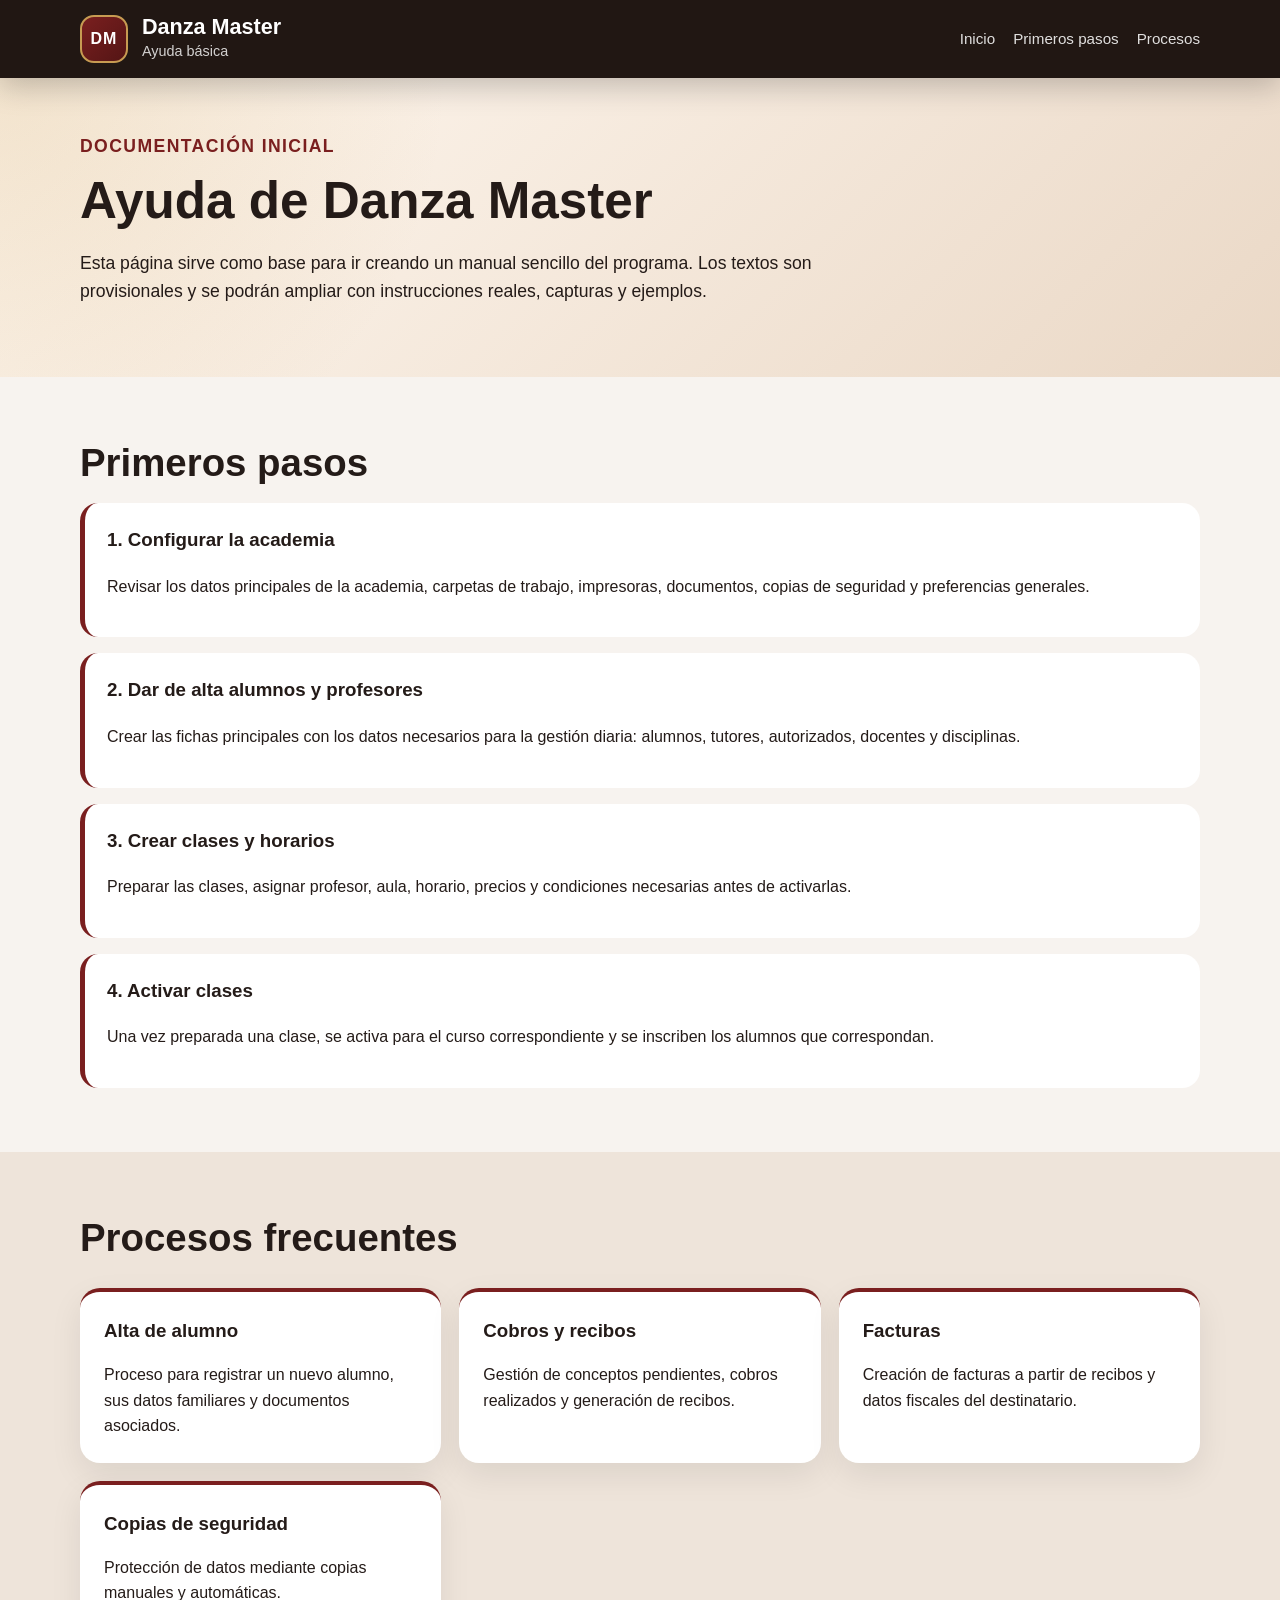
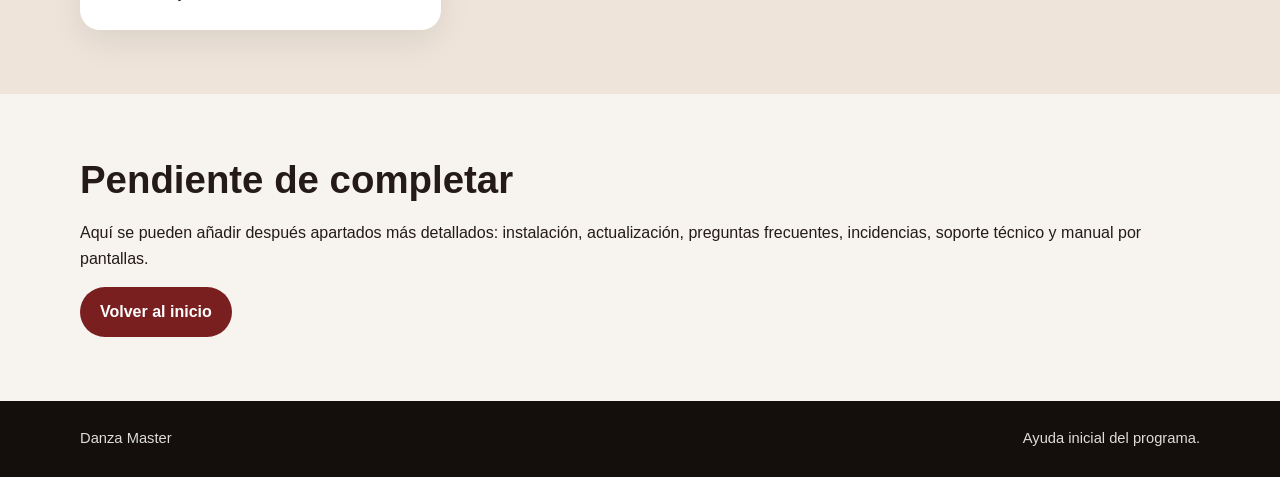
==== ayuda.html @ 97d4dfbd "Primera versión de la web" ====
<!DOCTYPE html>
<html lang="es">
<head>
  <meta charset="UTF-8">
  <meta name="viewport" content="width=device-width, initial-scale=1.0">
  <title>Ayuda - Danza Master</title>
  <meta name="description" content="Ayuda básica de Danza Master.">
  <link rel="stylesheet" href="estilos.css">
</head>
<body>
  <header class="cabecera">
    <div class="contenedor cabecera-contenido">
      <div class="marca">
        <div class="logo-texto">DM</div>
        <div>
          <h1>Danza Master</h1>
          <p>Ayuda básica</p>
        </div>
      </div>

      <nav class="menu" aria-label="Menú principal">
        <a href="index.html">Inicio</a>
        <a href="#primeros-pasos">Primeros pasos</a>
        <a href="#procesos">Procesos</a>
      </nav>
    </div>
  </header>

  <main>
    <section class="hero hero-pequeno">
      <div class="contenedor">
        <p class="etiqueta">Documentación inicial</p>
        <h2>Ayuda de Danza Master</h2>
        <p>
          Esta página sirve como base para ir creando un manual sencillo del programa.
          Los textos son provisionales y se podrán ampliar con instrucciones reales,
          capturas y ejemplos.
        </p>
      </div>
    </section>

    <section id="primeros-pasos" class="seccion">
      <div class="contenedor">
        <h2>Primeros pasos</h2>

        <div class="lista-ayuda">
          <article>
            <h3>1. Configurar la academia</h3>
            <p>
              Revisar los datos principales de la academia, carpetas de trabajo,
              impresoras, documentos, copias de seguridad y preferencias generales.
            </p>
          </article>

          <article>
            <h3>2. Dar de alta alumnos y profesores</h3>
            <p>
              Crear las fichas principales con los datos necesarios para la gestión diaria:
              alumnos, tutores, autorizados, docentes y disciplinas.
            </p>
          </article>

          <article>
            <h3>3. Crear clases y horarios</h3>
            <p>
              Preparar las clases, asignar profesor, aula, horario, precios y condiciones
              necesarias antes de activarlas.
            </p>
          </article>

          <article>
            <h3>4. Activar clases</h3>
            <p>
              Una vez preparada una clase, se activa para el curso correspondiente y se
              inscriben los alumnos que correspondan.
            </p>
          </article>
        </div>
      </div>
    </section>

    <section id="procesos" class="seccion fondo-suave">
      <div class="contenedor">
        <h2>Procesos frecuentes</h2>

        <div class="grid">
          <article class="card">
            <h3>Alta de alumno</h3>
            <p>Proceso para registrar un nuevo alumno, sus datos familiares y documentos asociados.</p>
          </article>

          <article class="card">
            <h3>Cobros y recibos</h3>
            <p>Gestión de conceptos pendientes, cobros realizados y generación de recibos.</p>
          </article>

          <article class="card">
            <h3>Facturas</h3>
            <p>Creación de facturas a partir de recibos y datos fiscales del destinatario.</p>
          </article>

          <article class="card">
            <h3>Copias de seguridad</h3>
            <p>Protección de datos mediante copias manuales y automáticas.</p>
          </article>
        </div>
      </div>
    </section>

    <section class="seccion">
      <div class="contenedor">
        <h2>Pendiente de completar</h2>
        <p>
          Aquí se pueden añadir después apartados más detallados: instalación, actualización,
          preguntas frecuentes, incidencias, soporte técnico y manual por pantallas.
        </p>

        <a class="boton principal" href="index.html">Volver al inicio</a>
      </div>
    </section>
  </main>

  <footer class="pie">
    <div class="contenedor pie-contenido">
      <p>Danza Master</p>
      <p>Ayuda inicial del programa.</p>
    </div>
  </footer>

  <button id="btnSubir" class="btn-subir" type="button" aria-label="Volver arriba">↑</button>

  <script src="script.js"></script>
</body>
</html>
---- estilos.css ----
* {
  box-sizing: border-box;
}

:root {
  --fondo: #f7f3ef;
  --texto: #241b18;
  --suave: #eee4da;
  --oscuro: #211713;
  --granate: #7a1f1f;
  --granate-oscuro: #541515;
  --dorado: #c79b52;
  --blanco: #ffffff;
  --sombra: 0 18px 45px rgba(0, 0, 0, 0.12);
}

html {
  scroll-behavior: smooth;
}

body {
  margin: 0;
  font-family: Arial, Helvetica, sans-serif;
  color: var(--texto);
  background: var(--fondo);
  line-height: 1.6;
}

a {
  color: inherit;
}

.contenedor {
  width: min(1120px, calc(100% - 32px));
  margin: 0 auto;
}

.cabecera {
  background: var(--oscuro);
  color: var(--blanco);
  position: sticky;
  top: 0;
  z-index: 10;
  box-shadow: 0 8px 30px rgba(0, 0, 0, 0.22);
}

.cabecera-contenido {
  min-height: 78px;
  display: flex;
  align-items: center;
  justify-content: space-between;
  gap: 24px;
}

.marca {
  display: flex;
  align-items: center;
  gap: 14px;
}

.logo-texto {
  width: 48px;
  height: 48px;
  border-radius: 14px;
  background: linear-gradient(135deg, var(--granate), var(--granate-oscuro));
  color: var(--blanco);
  display: grid;
  place-items: center;
  font-weight: 800;
  letter-spacing: 1px;
  border: 2px solid var(--dorado);
}

.marca h1 {
  margin: 0;
  font-size: 1.35rem;
  line-height: 1.1;
}

.marca p {
  margin: 2px 0 0;
  font-size: 0.9rem;
  opacity: 0.8;
}

.menu {
  display: flex;
  align-items: center;
  gap: 18px;
  font-size: 0.95rem;
}

.menu a {
  text-decoration: none;
  opacity: 0.86;
}

.menu a:hover {
  opacity: 1;
  color: var(--dorado);
}

.hero {
  padding: 76px 0;
  background:
    radial-gradient(circle at top left, rgba(199, 155, 82, 0.22), transparent 34%),
    linear-gradient(135deg, #fff8f0 0%, #ead8c6 100%);
}

.hero-pequeno {
  padding: 54px 0;
}

.hero-contenido {
  display: grid;
  grid-template-columns: 1.35fr 0.8fr;
  gap: 36px;
  align-items: center;
}

.etiqueta {
  color: var(--granate);
  font-weight: 700;
  text-transform: uppercase;
  letter-spacing: 0.08em;
  font-size: 0.82rem;
  margin: 0 0 12px;
}

.hero h2,
.seccion h2 {
  margin: 0 0 18px;
  line-height: 1.15;
}

.hero h2 {
  font-size: clamp(2rem, 4vw, 3.6rem);
  max-width: 850px;
}

.hero p {
  font-size: 1.1rem;
  max-width: 780px;
}

.acciones {
  display: flex;
  flex-wrap: wrap;
  gap: 12px;
  margin-top: 28px;
}

.boton {
  display: inline-flex;
  align-items: center;
  justify-content: center;
  min-height: 44px;
  padding: 10px 18px;
  border-radius: 999px;
  font-weight: 700;
  text-decoration: none;
  border: 2px solid transparent;
}

.boton.principal {
  background: var(--granate);
  color: var(--blanco);
}

.boton.principal:hover {
  background: var(--granate-oscuro);
}

.boton.secundario {
  border-color: var(--granate);
  color: var(--granate);
  background: rgba(255, 255, 255, 0.45);
}

.boton.secundario:hover {
  background: rgba(122, 31, 31, 0.09);
}

.tarjeta-destacada,
.contacto-caja,
.bloque-nota,
.panel-lista {
  background: var(--blanco);
  border-radius: 24px;
  padding: 28px;
  box-shadow: var(--sombra);
}

.tarjeta-destacada h3,
.panel-lista h3 {
  margin-top: 0;
}

.tarjeta-destacada ul,
.panel-lista ul {
  padding-left: 20px;
  margin-bottom: 0;
}

.seccion {
  padding: 64px 0;
}

.seccion h2 {
  font-size: clamp(1.7rem, 3vw, 2.4rem);
}

.texto-grande {
  font-size: 1.14rem;
  max-width: 900px;
}

.fondo-suave {
  background: var(--suave);
}

.fondo-oscuro {
  background: var(--oscuro);
  color: var(--blanco);
}

.grid {
  display: grid;
  grid-template-columns: repeat(3, 1fr);
  gap: 18px;
  margin-top: 28px;
}

.card {
  background: var(--blanco);
  padding: 24px;
  border-radius: 20px;
  box-shadow: 0 12px 32px rgba(0, 0, 0, 0.08);
  border-top: 4px solid var(--granate);
}

.card h3 {
  margin-top: 0;
  margin-bottom: 10px;
}

.card p {
  margin-bottom: 0;
}

.dos-columnas {
  display: grid;
  grid-template-columns: 1fr 0.75fr;
  gap: 28px;
  align-items: start;
}

.bloque-nota {
  margin-top: 24px;
  border-left: 6px solid var(--dorado);
}

.lista-ayuda {
  display: grid;
  gap: 16px;
}

.lista-ayuda article {
  background: var(--blanco);
  padding: 22px;
  border-radius: 18px;
  border-left: 5px solid var(--granate);
}

.lista-ayuda h3 {
  margin-top: 0;
}

.contacto-caja {
  margin-top: 24px;
  max-width: 560px;
}

.texto-pequeno {
  font-size: 0.92rem;
  opacity: 0.75;
}

.pie {
  background: #140e0c;
  color: var(--blanco);
  padding: 26px 0;
}

.pie-contenido {
  display: flex;
  justify-content: space-between;
  gap: 18px;
  font-size: 0.92rem;
  opacity: 0.86;
}

.pie p {
  margin: 0;
}

.btn-subir {
  position: fixed;
  right: 18px;
  bottom: 18px;
  width: 44px;
  height: 44px;
  border-radius: 999px;
  border: 0;
  background: var(--granate);
  color: var(--blanco);
  font-size: 1.25rem;
  cursor: pointer;
  box-shadow: var(--sombra);
  display: none;
}

.btn-subir.visible {
  display: block;
}

@media (max-width: 850px) {
  .cabecera-contenido,
  .pie-contenido {
    flex-direction: column;
    align-items: flex-start;
    padding: 16px 0;
  }

  .menu {
    flex-wrap: wrap;
    gap: 12px;
  }

  .hero-contenido,
  .dos-columnas {
    grid-template-columns: 1fr;
  }

  .grid {
    grid-template-columns: 1fr;
  }

  .hero {
    padding: 48px 0;
  }

  .seccion {
    padding: 46px 0;
  }
}
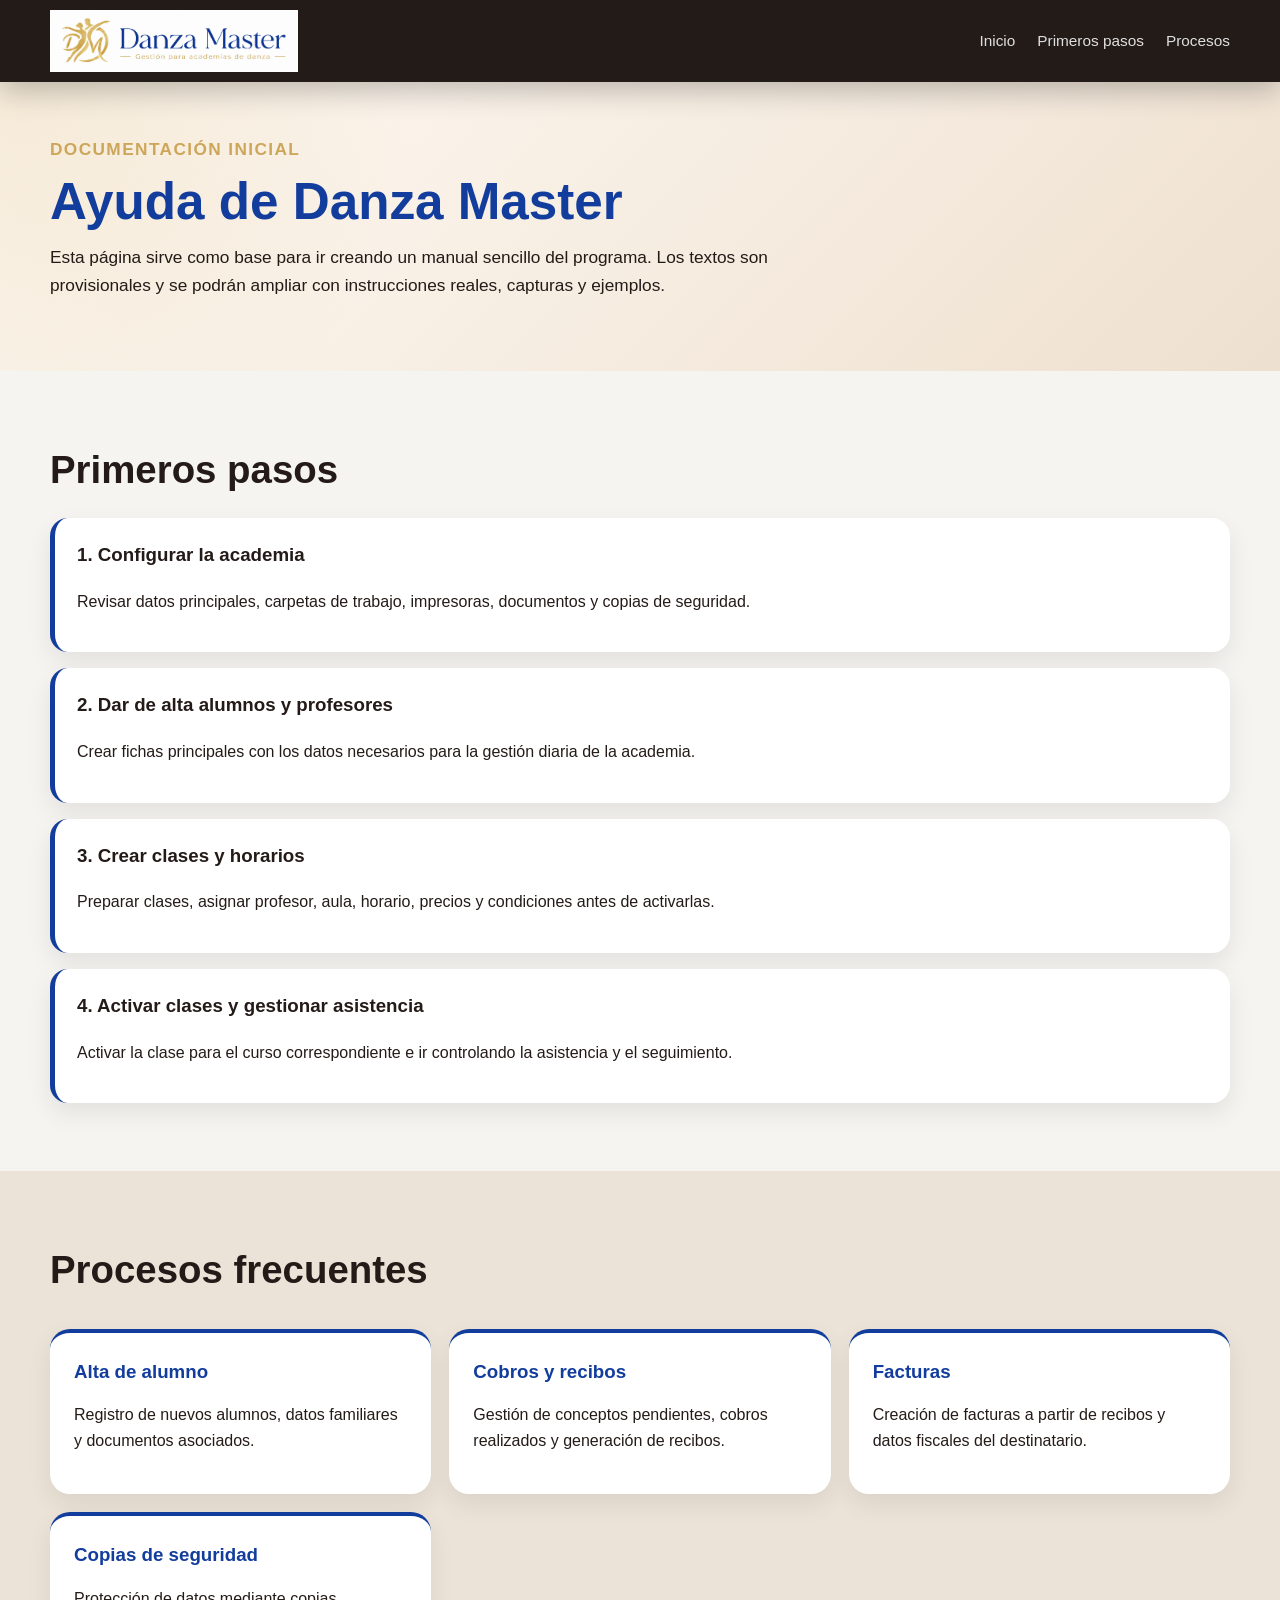
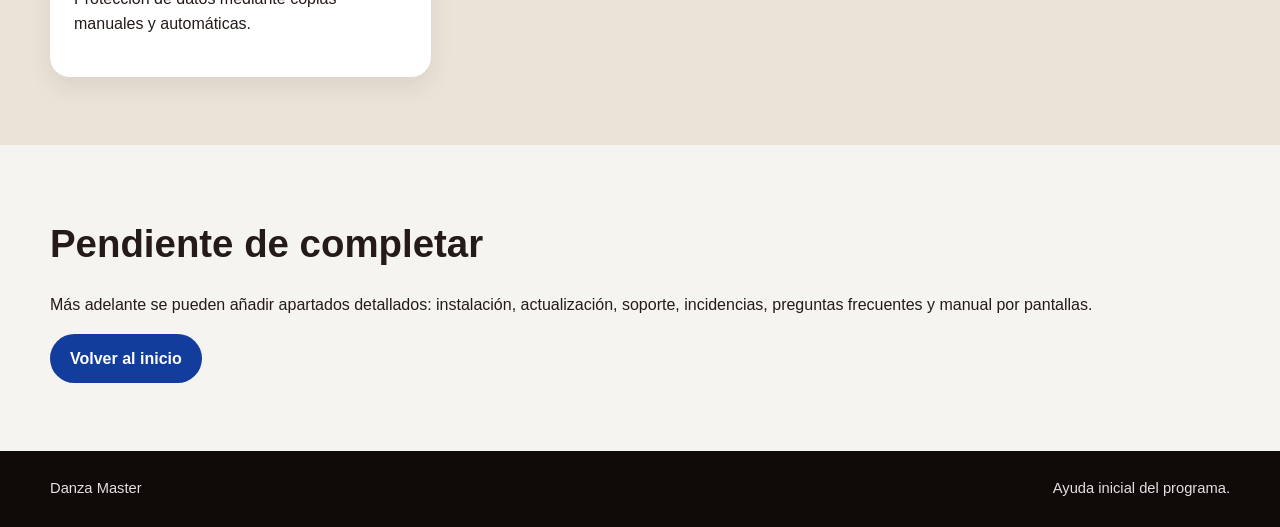
==== commit b6b1da7e: "Add files via upload" ====
--- a/ayuda.html
+++ b/ayuda.html
@@ -10,13 +10,9 @@
 <body>
   <header class="cabecera">
     <div class="contenedor cabecera-contenido">
-      <div class="marca">
-        <div class="logo-texto">DM</div>
-        <div>
-          <h1>Danza Master</h1>
-          <p>Ayuda básica</p>
-        </div>
-      </div>
+      <a class="marca" href="index.html" aria-label="Inicio Danza Master">
+        <img src="imagenes/logo-danzamaster-horizontal-recortado.png" alt="Danza Master">
+      </a>
 
       <nav class="menu" aria-label="Menú principal">
         <a href="index.html">Inicio</a>
@@ -30,7 +26,7 @@
     <section class="hero hero-pequeno">
       <div class="contenedor">
         <p class="etiqueta">Documentación inicial</p>
-        <h2>Ayuda de Danza Master</h2>
+        <h1>Ayuda de Danza Master</h1>
         <p>
           Esta página sirve como base para ir creando un manual sencillo del programa.
           Los textos son provisionales y se podrán ampliar con instrucciones reales,
@@ -46,34 +42,22 @@
         <div class="lista-ayuda">
           <article>
             <h3>1. Configurar la academia</h3>
-            <p>
-              Revisar los datos principales de la academia, carpetas de trabajo,
-              impresoras, documentos, copias de seguridad y preferencias generales.
-            </p>
+            <p>Revisar datos principales, carpetas de trabajo, impresoras, documentos y copias de seguridad.</p>
           </article>
 
           <article>
             <h3>2. Dar de alta alumnos y profesores</h3>
-            <p>
-              Crear las fichas principales con los datos necesarios para la gestión diaria:
-              alumnos, tutores, autorizados, docentes y disciplinas.
-            </p>
+            <p>Crear fichas principales con los datos necesarios para la gestión diaria de la academia.</p>
           </article>
 
           <article>
             <h3>3. Crear clases y horarios</h3>
-            <p>
-              Preparar las clases, asignar profesor, aula, horario, precios y condiciones
-              necesarias antes de activarlas.
-            </p>
+            <p>Preparar clases, asignar profesor, aula, horario, precios y condiciones antes de activarlas.</p>
           </article>
 
           <article>
-            <h3>4. Activar clases</h3>
-            <p>
-              Una vez preparada una clase, se activa para el curso correspondiente y se
-              inscriben los alumnos que correspondan.
-            </p>
+            <h3>4. Activar clases y gestionar asistencia</h3>
+            <p>Activar la clase para el curso correspondiente e ir controlando la asistencia y el seguimiento.</p>
           </article>
         </div>
       </div>
@@ -82,23 +66,19 @@
     <section id="procesos" class="seccion fondo-suave">
       <div class="contenedor">
         <h2>Procesos frecuentes</h2>
-
         <div class="grid">
           <article class="card">
             <h3>Alta de alumno</h3>
-            <p>Proceso para registrar un nuevo alumno, sus datos familiares y documentos asociados.</p>
+            <p>Registro de nuevos alumnos, datos familiares y documentos asociados.</p>
           </article>
-
           <article class="card">
             <h3>Cobros y recibos</h3>
             <p>Gestión de conceptos pendientes, cobros realizados y generación de recibos.</p>
           </article>
-
           <article class="card">
             <h3>Facturas</h3>
             <p>Creación de facturas a partir de recibos y datos fiscales del destinatario.</p>
           </article>
-
           <article class="card">
             <h3>Copias de seguridad</h3>
             <p>Protección de datos mediante copias manuales y automáticas.</p>
@@ -111,10 +91,9 @@
       <div class="contenedor">
         <h2>Pendiente de completar</h2>
         <p>
-          Aquí se pueden añadir después apartados más detallados: instalación, actualización,
-          preguntas frecuentes, incidencias, soporte técnico y manual por pantallas.
+          Más adelante se pueden añadir apartados detallados: instalación, actualización,
+          soporte, incidencias, preguntas frecuentes y manual por pantallas.
         </p>
-
         <a class="boton principal" href="index.html">Volver al inicio</a>
       </div>
     </section>
@@ -128,7 +107,6 @@
   </footer>
 
   <button id="btnSubir" class="btn-subir" type="button" aria-label="Volver arriba">↑</button>
-
   <script src="script.js"></script>
 </body>
 </html>
--- a/estilos.css
+++ b/estilos.css
@@ -3,15 +3,17 @@
 }
 
 :root {
-  --fondo: #f7f3ef;
+  --fondo: #f6f4f1;
   --texto: #241b18;
-  --suave: #eee4da;
-  --oscuro: #211713;
-  --granate: #7a1f1f;
-  --granate-oscuro: #541515;
-  --dorado: #c79b52;
+  --suave: #ece3d8;
+  --oscuro: #19120f;
+  --azul: #123d9d;
+  --azul-oscuro: #0b2560;
+  --oro: #cda65a;
+  --oro-suave: #ead6a8;
   --blanco: #ffffff;
   --sombra: 0 18px 45px rgba(0, 0, 0, 0.12);
+  --sombra-suave: 0 10px 25px rgba(0, 0, 0, 0.08);
 }
 
 html {
@@ -26,85 +28,64 @@
   line-height: 1.6;
 }
 
+img {
+  max-width: 100%;
+  display: block;
+}
+
 a {
   color: inherit;
+  text-decoration: none;
 }
 
 .contenedor {
-  width: min(1120px, calc(100% - 32px));
+  width: min(1180px, calc(100% - 32px));
   margin: 0 auto;
 }
 
 .cabecera {
-  background: var(--oscuro);
+  background: rgba(25, 18, 15, 0.96);
   color: var(--blanco);
   position: sticky;
   top: 0;
-  z-index: 10;
-  box-shadow: 0 8px 30px rgba(0, 0, 0, 0.22);
+  z-index: 20;
+  box-shadow: 0 8px 30px rgba(0, 0, 0, 0.25);
 }
 
 .cabecera-contenido {
-  min-height: 78px;
+  min-height: 82px;
   display: flex;
   align-items: center;
   justify-content: space-between;
   gap: 24px;
 }
 
-.marca {
-  display: flex;
-  align-items: center;
-  gap: 14px;
-}
-
-.logo-texto {
-  width: 48px;
-  height: 48px;
-  border-radius: 14px;
-  background: linear-gradient(135deg, var(--granate), var(--granate-oscuro));
-  color: var(--blanco);
-  display: grid;
-  place-items: center;
-  font-weight: 800;
-  letter-spacing: 1px;
-  border: 2px solid var(--dorado);
-}
-
-.marca h1 {
-  margin: 0;
-  font-size: 1.35rem;
-  line-height: 1.1;
-}
-
-.marca p {
-  margin: 2px 0 0;
-  font-size: 0.9rem;
-  opacity: 0.8;
+.marca img {
+  height: 62px;
+  width: auto;
 }
 
 .menu {
   display: flex;
   align-items: center;
-  gap: 18px;
-  font-size: 0.95rem;
+  gap: 22px;
+  font-size: 0.96rem;
 }
 
 .menu a {
-  text-decoration: none;
   opacity: 0.86;
 }
 
 .menu a:hover {
   opacity: 1;
-  color: var(--dorado);
+  color: var(--oro);
 }
 
 .hero {
-  padding: 76px 0;
+  padding: 78px 0;
   background:
-    radial-gradient(circle at top left, rgba(199, 155, 82, 0.22), transparent 34%),
-    linear-gradient(135deg, #fff8f0 0%, #ead8c6 100%);
+    radial-gradient(circle at top left, rgba(205, 166, 90, 0.18), transparent 32%),
+    linear-gradient(135deg, #fffaf4 0%, #eee0cf 100%);
 }
 
 .hero-pequeno {
@@ -113,13 +94,31 @@
 
 .hero-contenido {
   display: grid;
-  grid-template-columns: 1.35fr 0.8fr;
-  gap: 36px;
+  grid-template-columns: 1.15fr 0.85fr;
+  gap: 38px;
   align-items: center;
 }
 
+.hero h1 {
+  margin: 0;
+  font-size: clamp(2.5rem, 4vw, 4rem);
+  color: var(--azul);
+  line-height: 1;
+}
+
+.hero h2 {
+  margin: 16px 0 18px;
+  font-size: clamp(1.4rem, 2vw, 2rem);
+  line-height: 1.2;
+}
+
+.hero p {
+  font-size: 1.08rem;
+  max-width: 720px;
+}
+
 .etiqueta {
-  color: var(--granate);
+  color: var(--oro);
   font-weight: 700;
   text-transform: uppercase;
   letter-spacing: 0.08em;
@@ -127,20 +126,17 @@
   margin: 0 0 12px;
 }
 
-.hero h2,
-.seccion h2 {
-  margin: 0 0 18px;
-  line-height: 1.15;
-}
-
-.hero h2 {
-  font-size: clamp(2rem, 4vw, 3.6rem);
-  max-width: 850px;
-}
-
-.hero p {
-  font-size: 1.1rem;
-  max-width: 780px;
+.hero-visual {
+  display: flex;
+  justify-content: center;
+}
+
+.hero-logo-card {
+  width: min(420px, 100%);
+  background: linear-gradient(145deg, #f9f5ef, #f1e6d6);
+  border-radius: 30px;
+  padding: 22px;
+  box-shadow: var(--sombra);
 }
 
 .acciones {
@@ -158,61 +154,58 @@
   padding: 10px 18px;
   border-radius: 999px;
   font-weight: 700;
-  text-decoration: none;
   border: 2px solid transparent;
 }
 
 .boton.principal {
-  background: var(--granate);
+  background: var(--azul);
   color: var(--blanco);
 }
 
 .boton.principal:hover {
-  background: var(--granate-oscuro);
+  background: var(--azul-oscuro);
 }
 
 .boton.secundario {
-  border-color: var(--granate);
-  color: var(--granate);
-  background: rgba(255, 255, 255, 0.45);
+  border-color: var(--azul);
+  color: var(--azul);
+  background: rgba(255,255,255,0.45);
 }
 
 .boton.secundario:hover {
-  background: rgba(122, 31, 31, 0.09);
-}
-
-.tarjeta-destacada,
-.contacto-caja,
-.bloque-nota,
-.panel-lista {
+  background: rgba(18, 61, 157, 0.08);
+}
+
+.boton-claro {
+  background: var(--oro);
+  color: #241b18;
+}
+
+.boton-claro:hover {
+  background: var(--oro-suave);
+}
+
+.seccion {
+  padding: 68px 0;
+}
+
+.seccion h2 {
+  margin: 0 0 18px;
+  font-size: clamp(1.8rem, 3vw, 2.5rem);
+}
+
+.texto-grande {
+  font-size: 1.12rem;
+  max-width: 930px;
+}
+
+.bloque-nota {
+  margin-top: 24px;
   background: var(--blanco);
-  border-radius: 24px;
-  padding: 28px;
-  box-shadow: var(--sombra);
-}
-
-.tarjeta-destacada h3,
-.panel-lista h3 {
-  margin-top: 0;
-}
-
-.tarjeta-destacada ul,
-.panel-lista ul {
-  padding-left: 20px;
-  margin-bottom: 0;
-}
-
-.seccion {
-  padding: 64px 0;
-}
-
-.seccion h2 {
-  font-size: clamp(1.7rem, 3vw, 2.4rem);
-}
-
-.texto-grande {
-  font-size: 1.14rem;
-  max-width: 900px;
+  border-left: 6px solid var(--oro);
+  border-radius: 18px;
+  padding: 20px 22px;
+  box-shadow: var(--sombra-suave);
 }
 
 .fondo-suave {
@@ -222,6 +215,83 @@
 .fondo-oscuro {
   background: var(--oscuro);
   color: var(--blanco);
+}
+
+.capturas-grid {
+  display: grid;
+  grid-template-columns: 1.05fr 0.95fr;
+  gap: 34px;
+  align-items: center;
+  margin-top: 32px;
+}
+
+.captura-apilada {
+  position: relative;
+  min-height: 520px;
+}
+
+.hoja {
+  position: absolute;
+  border-radius: 16px;
+  background: var(--blanco);
+  box-shadow: var(--sombra);
+}
+
+.hoja-1 {
+  inset: 44px 56px 26px 10px;
+  transform: rotate(-8deg);
+  background: linear-gradient(145deg, #fff, #f3ede5);
+}
+
+.hoja-2 {
+  inset: 18px 22px 58px 50px;
+  transform: rotate(6deg);
+  background: linear-gradient(145deg, #fff, #f0ece6);
+}
+
+.hoja-3 {
+  inset: 0;
+  padding: 14px;
+  margin: 0;
+  transform: rotate(-1.8deg);
+  overflow: hidden;
+}
+
+.hoja-3 img {
+  width: 100%;
+  height: 100%;
+  object-fit: cover;
+  border-radius: 10px;
+  border: 1px solid #ddd;
+}
+
+.captura-detalle {
+  display: grid;
+  gap: 18px;
+}
+
+.detalle-card {
+  margin: 0;
+  background: var(--blanco);
+  border-radius: 22px;
+  padding: 12px;
+  box-shadow: var(--sombra);
+}
+
+.detalle-card img {
+  border-radius: 14px;
+}
+
+.detalle-texto {
+  background: rgba(255,255,255,0.75);
+  padding: 8px 2px;
+}
+
+.detalle-texto h3 {
+  margin-top: 0;
+  margin-bottom: 8px;
+  color: var(--azul);
+  font-size: 1.35rem;
 }
 
 .grid {
@@ -235,29 +305,37 @@
   background: var(--blanco);
   padding: 24px;
   border-radius: 20px;
-  box-shadow: 0 12px 32px rgba(0, 0, 0, 0.08);
-  border-top: 4px solid var(--granate);
+  box-shadow: var(--sombra-suave);
+  border-top: 4px solid var(--azul);
 }
 
 .card h3 {
   margin-top: 0;
   margin-bottom: 10px;
-}
-
-.card p {
+  color: var(--azul);
+}
+
+.dos-columnas {
+  display: grid;
+  grid-template-columns: 1fr 0.8fr;
+  gap: 26px;
+  align-items: start;
+}
+
+.lista-ideas,
+.lista-ayuda article {
+  background: rgba(255,255,255,0.08);
+  border-radius: 18px;
+  padding: 22px;
+}
+
+.lista-ideas h3 {
+  margin-top: 0;
+}
+
+.lista-ideas ul {
   margin-bottom: 0;
-}
-
-.dos-columnas {
-  display: grid;
-  grid-template-columns: 1fr 0.75fr;
-  gap: 28px;
-  align-items: start;
-}
-
-.bloque-nota {
-  margin-top: 24px;
-  border-left: 6px solid var(--dorado);
+  padding-left: 20px;
 }
 
 .lista-ayuda {
@@ -267,27 +345,17 @@
 
 .lista-ayuda article {
   background: var(--blanco);
-  padding: 22px;
-  border-radius: 18px;
-  border-left: 5px solid var(--granate);
+  color: var(--texto);
+  border-left: 5px solid var(--azul);
+  box-shadow: var(--sombra-suave);
 }
 
 .lista-ayuda h3 {
   margin-top: 0;
 }
 
-.contacto-caja {
-  margin-top: 24px;
-  max-width: 560px;
-}
-
-.texto-pequeno {
-  font-size: 0.92rem;
-  opacity: 0.75;
-}
-
 .pie {
-  background: #140e0c;
+  background: #100b08;
   color: var(--blanco);
   padding: 26px 0;
 }
@@ -297,7 +365,7 @@
   justify-content: space-between;
   gap: 18px;
   font-size: 0.92rem;
-  opacity: 0.86;
+  opacity: 0.88;
 }
 
 .pie p {
@@ -312,7 +380,7 @@
   height: 44px;
   border-radius: 999px;
   border: 0;
-  background: var(--granate);
+  background: var(--azul);
   color: var(--blanco);
   font-size: 1.25rem;
   cursor: pointer;
@@ -324,12 +392,28 @@
   display: block;
 }
 
-@media (max-width: 850px) {
+@media (max-width: 980px) {
+  .hero-contenido,
+  .capturas-grid,
+  .dos-columnas {
+    grid-template-columns: 1fr;
+  }
+
+  .captura-apilada {
+    min-height: 440px;
+  }
+
+  .grid {
+    grid-template-columns: 1fr 1fr;
+  }
+}
+
+@media (max-width: 760px) {
   .cabecera-contenido,
   .pie-contenido {
     flex-direction: column;
     align-items: flex-start;
-    padding: 16px 0;
+    padding: 14px 0;
   }
 
   .menu {
@@ -337,20 +421,23 @@
     gap: 12px;
   }
 
-  .hero-contenido,
-  .dos-columnas {
-    grid-template-columns: 1fr;
+  .hero {
+    padding: 52px 0;
+  }
+
+  .seccion {
+    padding: 46px 0;
+  }
+
+  .captura-apilada {
+    min-height: 320px;
   }
 
   .grid {
     grid-template-columns: 1fr;
   }
 
-  .hero {
-    padding: 48px 0;
-  }
-
-  .seccion {
-    padding: 46px 0;
-  }
-}
+  .marca img {
+    height: 54px;
+  }
+}
